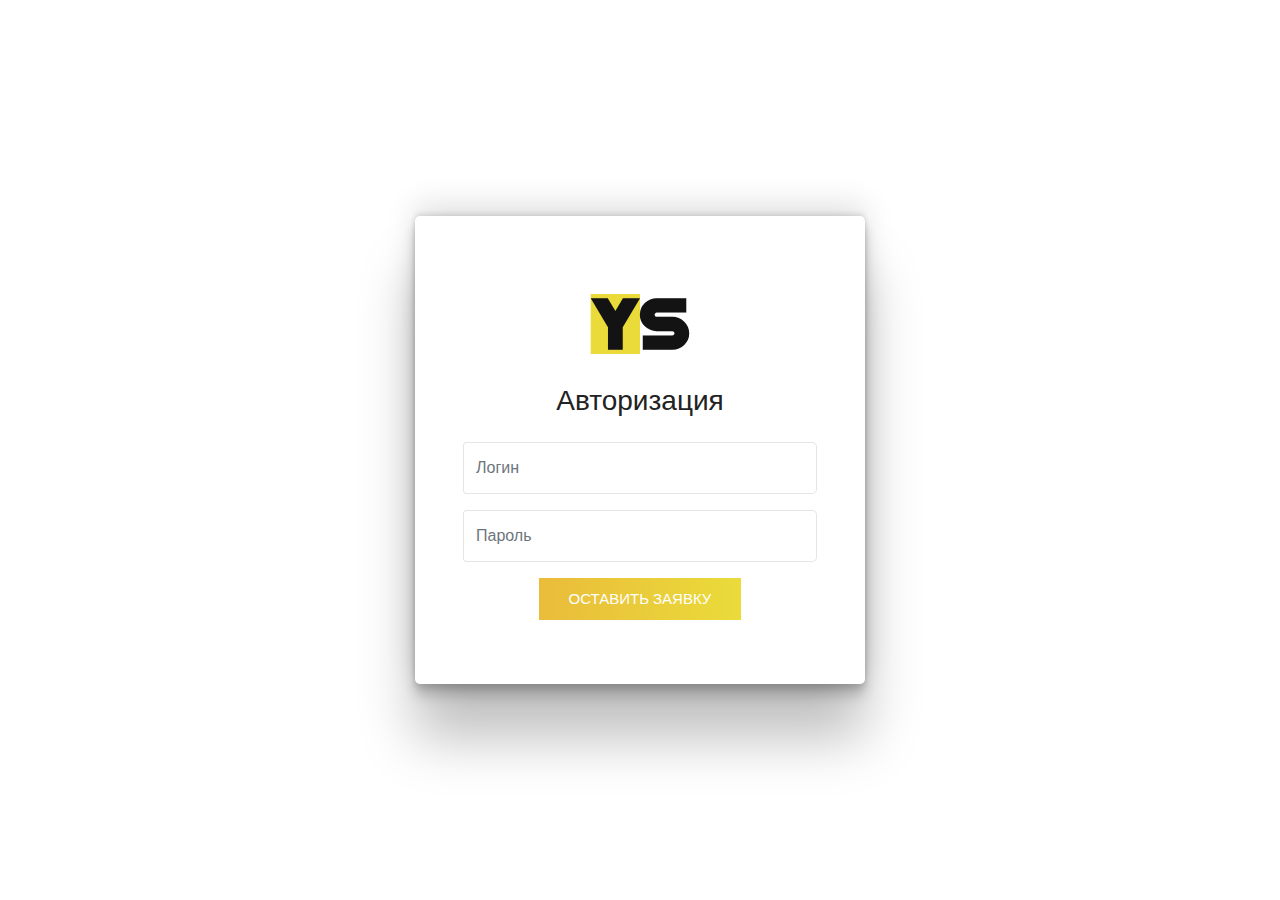
==== login.html @ 8ef3c2f7 "fix and login" ====
<!doctype html>
<html lang="ru">

<head>
    <title>Авторизация</title>
    <!-- Required meta tags -->
    <meta charset="utf-8">
    <meta name="viewport" content="width=device-width, initial-scale=1, shrink-to-fit=no">

    <!-- Bootstrap CSS v5.2.1 -->
    <link href="https://cdn.jsdelivr.net/npm/bootstrap@5.2.1/dist/css/bootstrap.min.css" rel="stylesheet"
        integrity="sha384-iYQeCzEYFbKjA/T2uDLTpkwGzCiq6soy8tYaI1GyVh/UjpbCx/TYkiZhlZB6+fzT" crossorigin="anonymous">
    <link rel="stylesheet" href="./style/style.css">
    <link rel="stylesheet" href="./style/modal.css">

</head>

<body>

    <main>
        <div class="modal-dialog modal-dialog-centered" role="document">
            <div class="modal-content">
                <div class="modal-header">
                    <button type="button" class="close d-flex align-items-center justify-content-center"
                        data-dismiss="modal" aria-label="Close">
                        <span aria-hidden="true" class="ion-ios-close"></span>
                    </button>
                </div>
                <div class="modal-body p-4 p-md-5">
                    <div class="d-flex align-items-center justify-content-center">
                        <span class=""><img src="./img/logo.svg" class="logo__modal" alt=""></span>
                    </div>
                    <h3 class="text-center mb-4">Авторизация</h3>
                    <form action="#" class="login-form">
                        <div class="form-group">
                            <input type="text" class="form-control rounded-left" placeholder="Логин">
                        </div>
                        <div class="form-group">
                            <input type="password" class="form-control rounded-left" placeholder="Пароль">
                        </div>
                        <div class="form-group d-flex justify-content-center">
                            <div class="modal__btn">
                                <a href="#" class="primary-btn text-uppercase">Оставить заявку</a>
                            </div>
                        </div>
                    </form>
                </div>
            </div>
        </div>
    </main>
    <style>
        .modal-content {
            box-shadow: rgba(0, 0, 0, 0.25) 0px 54px 55px, rgba(0, 0, 0, 0.12) 0px -12px 30px, rgba(0, 0, 0, 0.12) 0px 4px 6px, rgba(0, 0, 0, 0.17) 0px 12px 13px, rgba(0, 0, 0, 0.09) 0px -3px 5px;
        }
    </style>

    <!-- Bootstrap JavaScript Libraries -->
    <script src="https://cdn.jsdelivr.net/npm/@popperjs/core@2.11.6/dist/umd/popper.min.js"
        integrity="sha384-oBqDVmMz9ATKxIep9tiCxS/Z9fNfEXiDAYTujMAeBAsjFuCZSmKbSSUnQlmh/jp3" crossorigin="anonymous">
        </script>

    <script src="https://cdn.jsdelivr.net/npm/bootstrap@5.2.1/dist/js/bootstrap.min.js"
        integrity="sha384-7VPbUDkoPSGFnVtYi0QogXtr74QeVeeIs99Qfg5YCF+TidwNdjvaKZX19NZ/e6oz" crossorigin="anonymous">
        </script>
</body>

</html>
---- style/style.css ----
@import url('https://fonts.googleapis.com/css2?family=Poppins:ital,wght@0,100;0,200;0,300;0,400;0,500;0,600;0,700;0,800;0,900;1,100;1,200;1,300;1,400;1,500;1,600;1,700;1,800;1,900&display=swap');

html {
    --pop: 'Poppins', sans-serif;
}

body {
    color: #777777;
    font-family: "Poppins", sans-serif;
    font-size: 14px;
    font-weight: 300;
    line-height: 1.625em;
    position: relative;
    background: #f9f9ff;
}

p, span, h1, h2, h3, h4, h5, h6, div {
    font-family: var(--pop);
}

h6 {
    font-size: 14px;
}

h1 {
    font-size: 36px;
}

.banner-left h6 {
    text-transform: uppercase;
    font-weight: 400;
    letter-spacing: 2px;
}

.banner-left h1 {
    margin: 20px 0;
    font-size: 50px;
    text-transform: uppercase;
}

.banner-left .primary-btn, .home-about-right .primary-btn, .facts-area, .thumb .overlay-bg, .price-area .single-price:hover, .brands-area, .about-banner, .sb_bar {
    background: -moz-linear-gradient(0deg, #8490ff 0%, #62bdfc 100%);
    background: -webkit-linear-gradient(0deg, #8490ff 0%, #62bdfc 100%);
    background: -ms-linear-gradient(0deg, #8490ff 0%, #62bdfc 100%);
}

.banner-left .primary-btn, .modal__btn .primary-btn, .feed__button .primary-btn {
    background: -webkit-linear-gradient(0deg, #eabc3a 0%, #eadb3a 100%);
}

.primary-btn {
    text-decoration: none;
}

.banner-left .primary-btn:hover, .modal__btn .primary-btn:hover, .feed__button .primary-btn:hover {
    text-decoration: none;
    color: #fff;
    box-shadow: rgb(217, 255, 0) 0px 20px 30px -10px;
}

.primary-btn {
    line-height: 42px;
    padding-left: 30px;
    padding-right: 30px;
    border: none;
    color: #fff;
    display: inline-block;
    font-weight: 500;
    -moz-transition: all 0.3s ease 0s;
    -o-transition: all 0.3s ease 0s;
    transition: all 0.3s ease 0s;
    cursor: pointer;
    position: relative;
}

h1, h2, h3, h4, h5, h6 {
    color: #222222;
    line-height: 1.2em !important;
    margin-bottom: 0;
    margin-top: 0;
    font-weight: 600;
}


.land__container {
    width: 100%;
    padding-right: 15px;
    padding-left: 15px;
    margin-right: auto;
    margin-left: auto;
}






.home-about-right h6 {
    margin-bottom: 30px;
    text-transform: uppercase;
    font-weight: 400;
}

.home-about-right h1 {
    margin-bottom: 40px;
}

.home-about-right p {
    margin-bottom: 30px;
    max-width: 445px;
}

.home-about-right .primary-btn:hover {
    text-decoration: none;
    color: #fff;
    box-shadow: rgb(132, 144, 255) 0px 20px 30px -10px;
}

.pt-120 {
    padding-top: 120px;
}

.mb-10 {
    margin-bottom: 10px;
}




.section-gap {
    padding: 120px 0;
}

.single-services {
    text-align: center;
    margin-top: 60px;
}

.single-services .lnr {
    font-size: 35px;
    color: #222;
    -webkit-transition: all 0.3s ease 0s;
    -moz-transition: all 0.3s ease 0s;
    -o-transition: all 0.3s ease 0s;
    transition: all 0.3s ease 0s;
}

.lnr {
    font-family: 'Linearicons-Free';
    speak: none;
    font-style: normal;
    font-weight: normal;
    font-variant: normal;
    text-transform: none;
    line-height: 1;
    -webkit-font-smoothing: antialiased;
    -moz-osx-font-smoothing: grayscale;
}

.single-services p {
    max-width: 318px;
    margin-left: auto;
    margin-right: auto;
    display: block;
}

.lnr-pie-chart:before {
    content: "\e842";
}

.lnr-laptop-phone:before {
    content: "\e83d";
}

.lnr-camera:before {
    content: "\e826";
}

.lnr-picture:before {
    content: "\e827";
}

.lnr-tablet:before {
    content: "\e83b";
}

.lnr-rocket:before {
    content: "\e84b";
}

.single-services a {
    text-decoration: none;
}

.single-services:hover span {
    color: #8490ff;
}

.single-services:hover h4 {
    color: #eadb3a;
}

.single-services h4 {
    margin-top: 30px;
    margin-bottom: 20px;
    -webkit-transition: all 0.3s ease 0s;
    -moz-transition: all 0.3s ease 0s;
    -o-transition: all 0.3s ease 0s;
    transition: all 0.3s ease 0s;
}

.single-services:hover .lnr {
    background: -moz-linear-gradient(0deg, #eabc3a 0%, #eadb3a 100%);
    background-image: -webkit-linear-gradient(0deg, rgb(132, 144, 255) 0%, rgb(98, 189, 252) 100%);
    background-position-x: initial;
    background-position-y: initial;
    background-size: initial;
    background-repeat-x: initial;
    background-repeat-y: initial;
    background-attachment: initial;
    background-origin: initial;
    background-color: initial;
    background: -webkit-linear-gradient(0deg, #eabc3a 0%, #eadb3a 100%);
    background: -ms-linear-gradient(0deg, #eabc3a 0%, #eadb3a 100%);
    -webkit-background-clip: text;
    -webkit-text-fill-color: transparent;
}




.single-fact {
    text-align: center;
}

.single-fact h1 {
    font-weight: 700;
}

.single-fact h1, .single-fact p {
    color: #fff;
}





.pb-70 {
    padding-bottom: 70px;
}

.portfolio-area .filters-content {
    margin-top: 50px;
}

.portfolio-area .filters {
    text-align: center;
}

.portfolio-area .filters ul {
    padding: 0;
}

.portfolio-area .filters ul li.active {
    color: #eadb3a;
}

.portfolio-area .filters ul li {
    list-style: none;
    display: inline-block;
    padding: 18px 15px;
    cursor: pointer;
    position: relative;
    text-transform: uppercase;
    color: #222;
    font-size: 12px;
    font-weight: 500;
}

.portfolio-area .filters ul li:after {
    content: "";
    display: block;
    width: calc(0% - 60px);
    position: absolute;
    height: 2px;
    background: #333;
    transition: width 350ms ease-out
}

.portfolio-area .filters ul li:hover:after {
    width: calc(100% - 60px);
    transition: width 350ms ease-out
}

.thumb .overlay-bg {
    opacity: 0;
    border-radius: 5px;
    -webkit-transition: all 0.3s ease 0s;
    -moz-transition: all 0.3s ease 0s;
    -o-transition: all 0.3s ease 0s;
    transition: all 0.3s ease 0s;
}

.relative {
    position: relative;
}

.image {
    opacity: 1;
    display: block;
    width: 100%;
    height: 100%;
    transition: .5s ease;
    backface-visibility: hidden;
}

.portfolio-area .filters-content .p-inner {
    padding: 20px 0;
    text-align: center;
}

.portfolio-area .filters-content .show {
    opacity: 1;
    visibility: visible;
    transition: all 350ms
}

.portfolio-area .filters-content .hide {
    opacity: 0;
    visibility: hidden;
    transition: all 350ms
}

.portfolio-area .filters-content .item {
    text-align: center;
    cursor: pointer;
    margin-bottom: 30px
}

.portfolio-area .filters-content .item img {
    border-radius: 10px
}

.portfolio-area .filters-content .p-inner {
    padding: 20px 0;
    text-align: center
}

.portfolio-area .filters-content .item .p-inner .cat {
    font-size: 13px
}

.portfolio-area .filters-content .item img {
    width: 100%
}

.overlay {
    position: absolute;
    left: 0;
    right: 0;
    top: 0;
    bottom: 0;
}

.middle {
    transition: .5s ease;
    opacity: 0;
    position: absolute;
    top: 50%;
    left: 50%;
    transform: translate(-50%, -50%);
    -ms-transform: translate(-50%, -50%);
    text-align: center
}

.single-portfolio:hover .middle {
    opacity: 1
}

.text {
    color: #fff;
    font-size: 25px;
    padding: 16px 32px
}

.single-portfolio {
    border-radius: 5px;
    transition: all .5s;
}

.single-portfolio:hover .thumb .overlay-bg {
    opacity: .85
}

.portfolio-area .primary-btn {
    color: #fff;
    background-color: #8490ff;
    margin-left: auto;
    margin-right: auto
}


.testimonial-area {
    background-color: #f9f9ff
}

.testimonial-area .owl-controls {
    position: absolute;
    left: 101%;
    top: 25%
}

@media (max-width:1024px) {
    .testimonial-area .owl-controls {
        position: relative;
        text-align: center;
        left: 0;
        top: 20px
    }

    .testimonial-area .owl-controls .owl-prev, .testimonial-area .owl-controls .owl-next {
        display: inline-block
    }
}

.testimonial-area .lnr-arrow-up, .testimonial-area .lnr-arrow-down {
    background-color: #fff;
    box-shadow: -14.142px 14.142px 20px 0 rgba(157, 157, 157, .2);
    padding: 14px;
    color: #000;
    font-weight: 500;
    border: 1px solid #f5f5f5;
    display: inline-flex;
    -webkit-transition: all .3s ease 0s;
    -moz-transition: all .3s ease 0s;
    -o-transition: all .3s ease 0s;
    transition: all .3s ease 0s
}

.testimonial-area .lnr-arrow-up:hover, .testimonial-area .lnr-arrow-down:hover {
    background: #eadb3a;
    color: #fff
}

.single-testimonial {
    background-color: #fff;
    padding: 25px 30px 12px 30px;
    -webkit-transition: all .3s ease 0s;
    -moz-transition: all .3s ease 0s;
    -o-transition: all .3s ease 0s;
    transition: all .3s ease 0s
}

.single-testimonial:hover {
    cursor: pointer
}

.single-testimonial .thumb {
    margin-right: 30px
}

.single-testimonial h4 {
    -webkit-transition: all .3s ease 0s;
    -moz-transition: all .3s ease 0s;
    -o-transition: all .3s ease 0s;
    transition: all .3s ease 0s;
    margin-bottom: 5px
}

.single-testimonial:hover h4 {
    color: #eadb3a;
    cursor: pointer
}

.thumb .overlay-bg {
    background: -webkit-linear-gradient(0deg, #eabc3a 0%, #eadb3a 100%);
}


.price-area .single-price {
    -webkit-transition: all .3s ease 0s;
    -moz-transition: all .3s ease 0s;
    -o-transition: all .3s ease 0s;
    transition: all .3s ease 0s;
    text-align: center;
    background-color: #f9f9ff;
    padding: 40px 20px
}

.price-area .single-price .package-no {
    -webkit-transition: all .3s ease 0s;
    -moz-transition: all .3s ease 0s;
    -o-transition: all .3s ease 0s;
    transition: all .3s ease 0s;
    font-weight: 300;
    margin-left: auto;
    margin-right: auto;
    width: 140px;
    height: 140px;
    background-color: rgba(132, 144, 255, .1);
    border-radius: 100px;
    align-items: center;
    display: grid;
    border: 30px solid rgba(132, 144, 255, .1)
}

.price-area .single-price .top-part h4 {
    margin-top: 20px
}

.price-area .single-price .package-list {
    padding-bottom: 30px;
    padding-top: 15px
}

.price-area .single-price .package-list ul li {
    padding: 10px 0;
    border-top: 1px solid #eee
}

.price-area .single-price .package-list ul li:last-child {
    border-bottom: 1px solid #eee
}

.price-area .single-price .bottom-part {
    -webkit-transition: all .3s ease 0s;
    -moz-transition: all .3s ease 0s;
    -o-transition: all .3s ease 0s;
    transition: all .3s ease 0s
}

.price-area .single-price .bottom-part .price-btn {
    -webkit-transition: all .3s ease 0s;
    -moz-transition: all .3s ease 0s;
    -o-transition: all .3s ease 0s;
    transition: all .3s ease 0s;
    background-color: #fff;
    color: #222;
    padding: 10px 50px;
    font-weight: 600;
    display: inline-block;
    display: none
}

.price-area .single-price:hover {
    transform: scale(1.05);
    z-index: 2;
    color: #fff;
    cursor: pointer
}

.price-area .single-price:hover h1, .price-area .single-price:hover h4 {
    color: #fff
}

.price-area .single-price:hover .package-no {
    border-color: rgb(0 0 0 / 21%);
    background-color: rgb(0 0 0 / 10%);
}

.price-area .single-price:hover .bottom-part h1 {
    display: none
}

.bottom-part h1 {
    font-size: 25px;
}

.price-area .single-price:hover .bottom-part .price-btn {
    display: block
}

.section-gap2 {
    padding: 70px 0;
}

.footer-area {
    background-color: #f8f8f6
}

.facts-area {
    background: -webkit-linear-gradient(0deg, #eabc3a 0%, #eadb3a 100%);
}

.single-footer-widget h4 {
    color: #000 !important;
    margin-bottom: 25px;
    font-weight: 500
}

.single-footer-widget .form-control {
    border: none;
    width: 80% !important;
    font-weight: 300;
    background: #f9f9ff;
    padding-left: 20px;
    border-radius: 0;
    font-size: 14px;
    line-height: normal !important;
    color: #222
}

.single-footer-widget .form-control:focus {
    box-shadow: none;
    color: #222
}

.single-footer-widget ul li {
    margin-bottom: 10px
}

.single-footer-widget ul li a {
    color: #777;
    -webkit-transition: all .3s ease 0s;
    -moz-transition: all .3s ease 0s;
    -o-transition: all .3s ease 0s;
    transition: all .3s ease 0s
}

.single-footer-widget ul li a:hover {
    color: #8490ff
}

.single-footer-widget .info {
    margin-top: 25px;
    color: #fff;
    font-size: 12px
}

.single-footer-widget .info.valid {
    color: green
}

.single-footer-widget .info.error {
    color: red
}

.single-footer-widget .btn {
    font-size: 1.2rem;
    border-radius: 0;
    background: #8490ff;
    color: #fff
}

.single-footer-widget .btn .lnr {
    line-height: inherit;
    font-size: 13px;
    padding: 0 4px
}

.single-footer-widget ::-moz-selection {
    background-color: #191919 !important;
    color: #777
}

.single-footer-widget ::selection {
    background-color: #191919 !important;
    color: #777
}

.single-footer-widget ::-webkit-input-placeholder {
    color: #777;
    font-weight: 300
}

.single-footer-widget :-moz-placeholder {
    color: #777;
    opacity: 1;
    font-weight: 300
}

.single-footer-widget ::-moz-placeholder {
    color: #777;
    opacity: 1;
    font-weight: 300
}

.single-footer-widget :-ms-input-placeholder {
    color: #777;
    font-weight: 300
}

.single-footer-widget ::-ms-input-placeholder {
    color: #777;
    font-weight: 300
}

.logo__head {
    height: 43px;
}

.logo__modal {
    height: 120px;
}

@media (max-width:991.98px) {
    .single-footer-widget {
        margin-bottom: 30px
    }
}

.main {
    margin-top: 150px;
}

@media (max-width: 450px) {
    .main {
        margin-top: 50px;
    }
}

.single-footer-widget .footer-social a {
    width: 30px;
    height: 30px;
    display: inline-block;
    text-align: center;
    -webkit-transition: all .3s ease 0s;
    -moz-transition: all .3s ease 0s;
    -o-transition: all .3s ease 0s;
    transition: all .3s ease 0s
}

.single-footer-widget .footer-social a i {
    vertical-align: bottom;
    color: #000
}

.single-footer-widget .footer-social a:hover i {
    color: #eadb3a
}

.price-area .single-price:hover {
    background: -webkit-linear-gradient(0deg, #eabc3a 0%, #eadb3a 100%);
}

.footer-text a {
    color: #8490ff
}

.main-menu {
    padding-bottom: 20px;
    padding-top: 20px
}

#header {
    position: fixed;
    left: 0;
    top: 0;
    right: 0;
    transition: all .5s;
    z-index: 997;
    background: #fff
}

#header.header-scrolled {
    transition: all .5s;
    box-shadow: -21.213px 21.213px 30px 0 rgba(158, 158, 158, .3)
}

#header.header-scrolled .main-menu {
    border-color: transparent
}

@media (max-width:673px) {
    #logo {
        margin-left: 20px
    }
}

.nav-menu li:hover>a, .menu-active, .parent-active>.sf-with-ul {
    color: #eadb3a !important
}

.modal__link {
    cursor: pointer;
}

.nav-menu, .nav-menu * {
    margin: 0;
    padding: 0;
    list-style: none
}

.nav-menu ul {
    position: absolute;
    display: none;
    top: 100%;
    right: 0;
    z-index: 99
}

.nav-menu li {
    position: relative;
    white-space: nowrap
}

.nav-menu>li {
    float: left
}

.nav-menu li:hover>ul, .nav-menu li.sfHover>ul {
    display: block
}

.nav-menu ul ul {
    top: 0;
    right: 100%
}

.nav-menu ul li {
    min-width: 180px
}

.sf-arrows .sf-with-ul {
    padding-right: 30px
}

.sf-arrows .sf-with-ul:after {
    content: "\f107";
    position: absolute;
    right: 15px;
    font-family: FontAwesome;
    font-style: normal;
    font-weight: normal
}

.sf-arrows ul .sf-with-ul:after {
    content: "\f105"
}

@media (max-width:768px) {
    #nav-menu-container {
        display: none
    }
}

.nav-menu a {
    padding: 0 8px 0 8px;
    text-decoration: none;
    display: inline-block;
    color: #222;
    font-weight: 500;
    font-size: 12px;
    text-transform: uppercase;
    outline: none
}

.nav-menu li:hover>a {
    color: #8490ff
}

.nav-menu>li {
    margin-left: 10px
}

.nav-menu ul {
    margin: 22px 0 0 0;
    padding: 10px;
    box-shadow: 0 0 30px rgba(127, 137, 161, .25);
    background: #fff
}

.nav-menu ul li {
    transition: .3s
}

.nav-menu ul li a {
    padding: 5px 10px;
    color: #333;
    transition: .3s;
    display: block;
    font-size: 12px;
    text-transform: none
}

.nav-menu ul li:hover>a {
    color: #8490ff
}

.nav-menu ul ul {
    margin-right: 10px;
    margin-top: 0
}

#mobile-nav-toggle {
    position: fixed;
    right: 15px;
    z-index: 999;
    top: 22px;
    border: 0;
    background: none;
    font-size: 24px;
    display: none;
    transition: all .4s;
    outline: none;
    cursor: pointer
}

#mobile-nav-toggle i {
    color: #222;
    font-weight: 900
}

@media (max-width:991px) {
    #mobile-nav-toggle {
        display: inline
    }

    #nav-menu-container {
        display: none
    }
}

#mobile-nav {
    position: fixed;
    top: 0;
    padding-top: 18px;
    bottom: 0;
    z-index: 998;
    background: rgba(0, 0, 0, .8);
    left: -260px;
    width: 260px;
    overflow-y: auto;
    transition: .4s
}

#mobile-nav ul {
    padding: 0;
    margin: 0;
    list-style: none
}

#mobile-nav ul li {
    position: relative
}

#mobile-nav ul li a {
    color: #fff;
    font-size: 13px;
    text-transform: uppercase;
    overflow: hidden;
    padding: 10px 22px 10px 15px;
    position: relative;
    text-decoration: none;
    width: 100%;
    display: block;
    outline: none;
    font-weight: 400
}

#mobile-nav ul li a:hover {
    color: #fff
}

#mobile-nav ul li li {
    padding-left: 30px
}

#mobile-nav ul .menu-has-children i {
    position: absolute;
    right: 0;
    z-index: 99;
    padding: 15px;
    cursor: pointer;
    color: #fff
}

#mobile-nav ul .menu-has-children li a {
    text-transform: none
}

#mobile-nav ul .menu-item-active {
    color: #8490ff
}

#mobile-body-overly {
    width: 100%;
    height: 100%;
    z-index: 997;
    top: 0;
    left: 0;
    position: fixed;
    background: rgba(0, 0, 0, .7);
    display: none
}

body.mobile-nav-active {
    overflow: hidden
}

body.mobile-nav-active #mobile-nav {
    left: 0
}

body.mobile-nav-active #mobile-nav-toggle {
    color: #fff
}

@media (max-width:960px) {
    .price-area .single-price {
        margin-bottom: 30px
    }

    .single-fact img {
        margin-bottom: 50px;
    }
}

@media (max-width:736px) {
    .price-area .single-price {
        margin: 10px;
        width: 95%;
    }

}

@media (max-width: 991px) {
    .banner-left h1 {
        font-size: 30px;
    }

    .home-about-right h1 {
        font-size: 20px;
    }
}

@media (max-width: 800px) {
    .single-fact {
        margin-bottom: 30px;
    }
}

@media (max-width: 767px) {
    .banner-left {
        margin-top: 100px;
    }
}

@media (max-width:736px) {
    .portfolio-area .filters ul li {
        padding: 6px 6px
    }
}

@media (min-width: 992px) {
    .land__container {
        max-width: 960px;
    }
}

@media (min-width: 768px) {
    .land__container {
        max-width: 720px;
    }
}

@media (min-width: 576px) {
    .land__container {
        max-width: 540px;
    }
}

@media (min-width: 1200px) {
    .land__container {
        max-width: 1140px;
    }
}
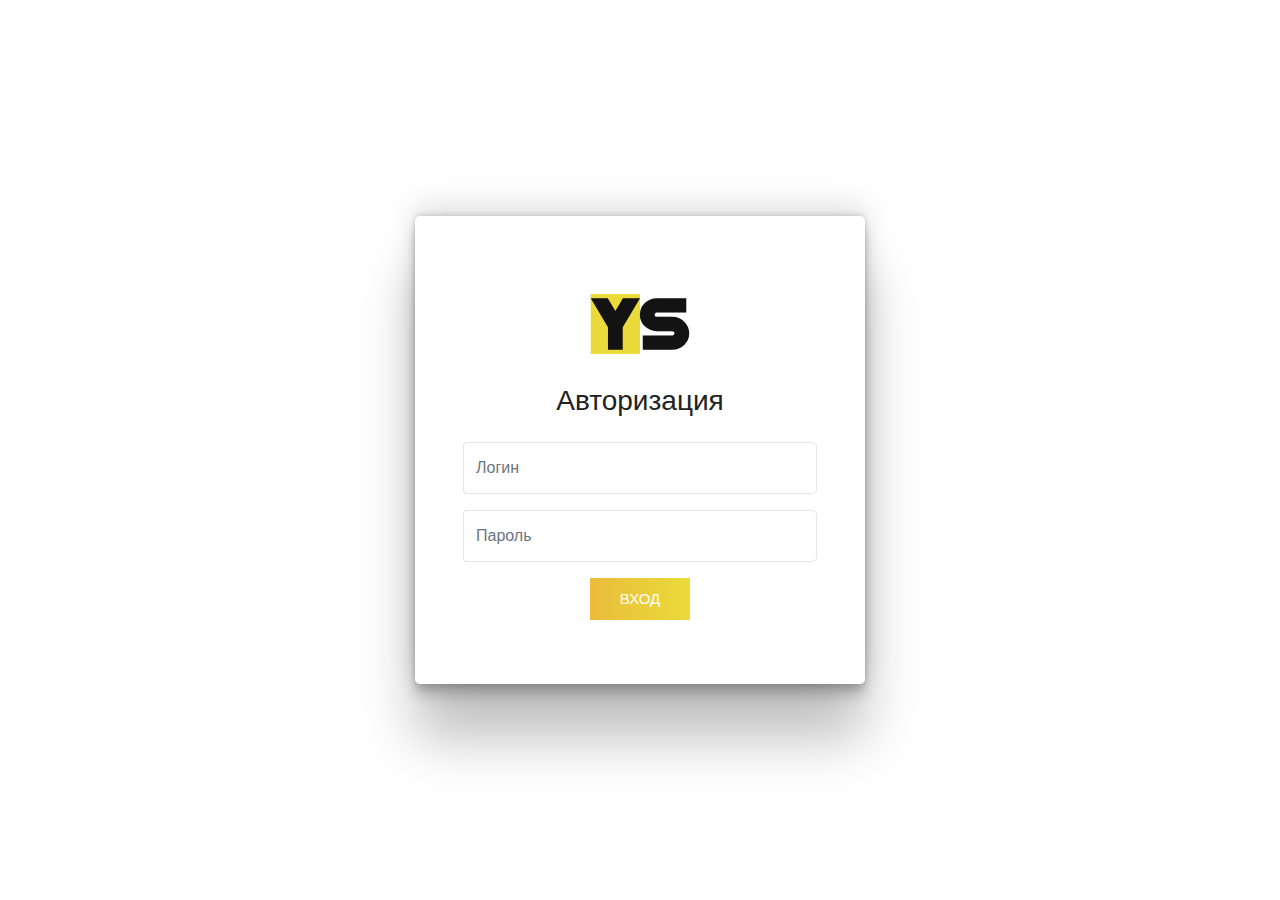
==== commit 38e401d8: "fix" ====
--- a/login.html
+++ b/login.html
@@ -40,7 +40,7 @@
                         </div>
                         <div class="form-group d-flex justify-content-center">
                             <div class="modal__btn">
-                                <a href="#" class="primary-btn text-uppercase">Оставить заявку</a>
+                                <a href="#" class="primary-btn text-uppercase">Вход</a>
                             </div>
                         </div>
                     </form>
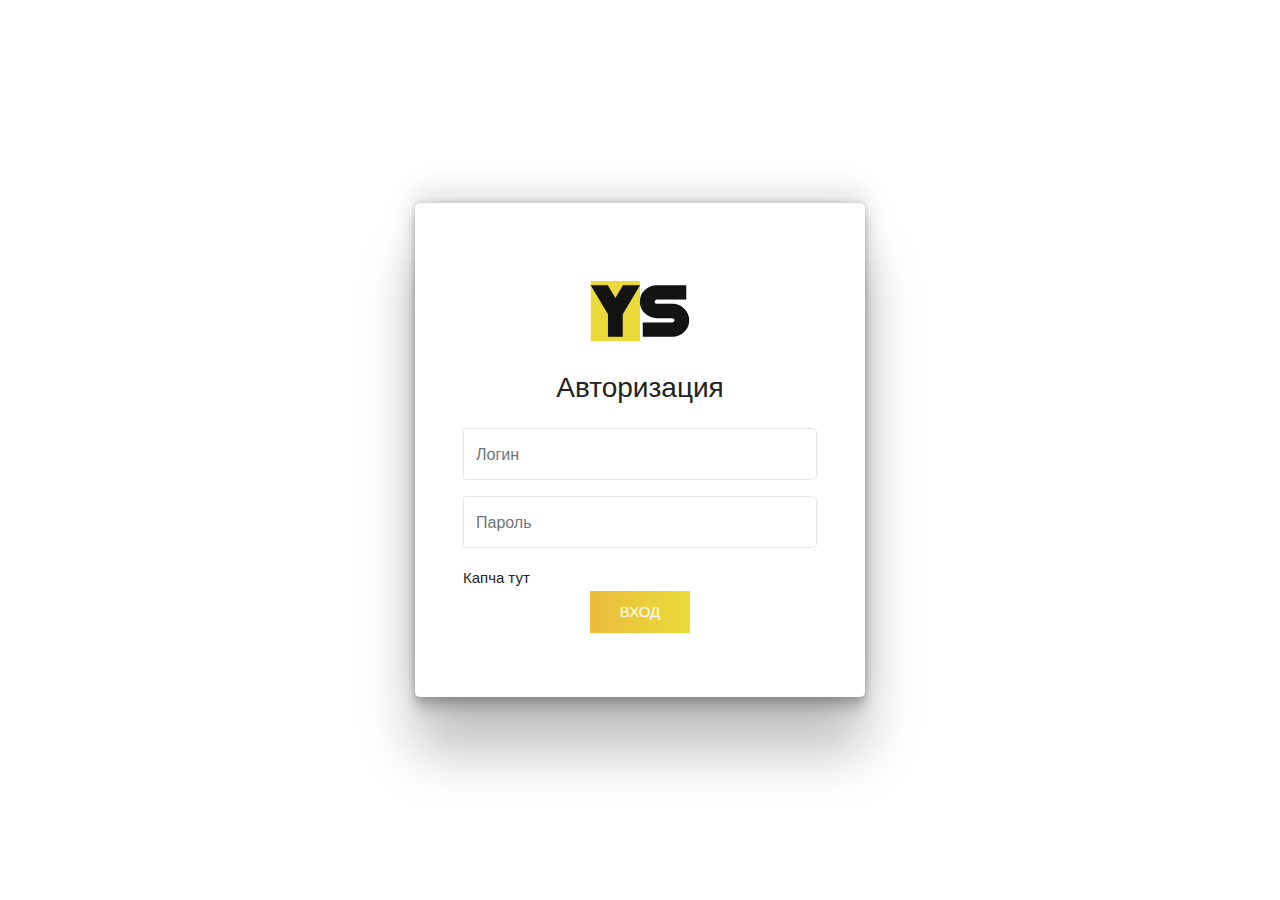
==== commit 265d0d4f: "try fix for filters" ====
--- a/login.html
+++ b/login.html
@@ -38,6 +38,7 @@
                         <div class="form-group">
                             <input type="password" class="form-control rounded-left" placeholder="Пароль">
                         </div>
+                        <div class="captcha">Капча тут</div>
                         <div class="form-group d-flex justify-content-center">
                             <div class="modal__btn">
                                 <a href="#" class="primary-btn text-uppercase">Вход</a>
